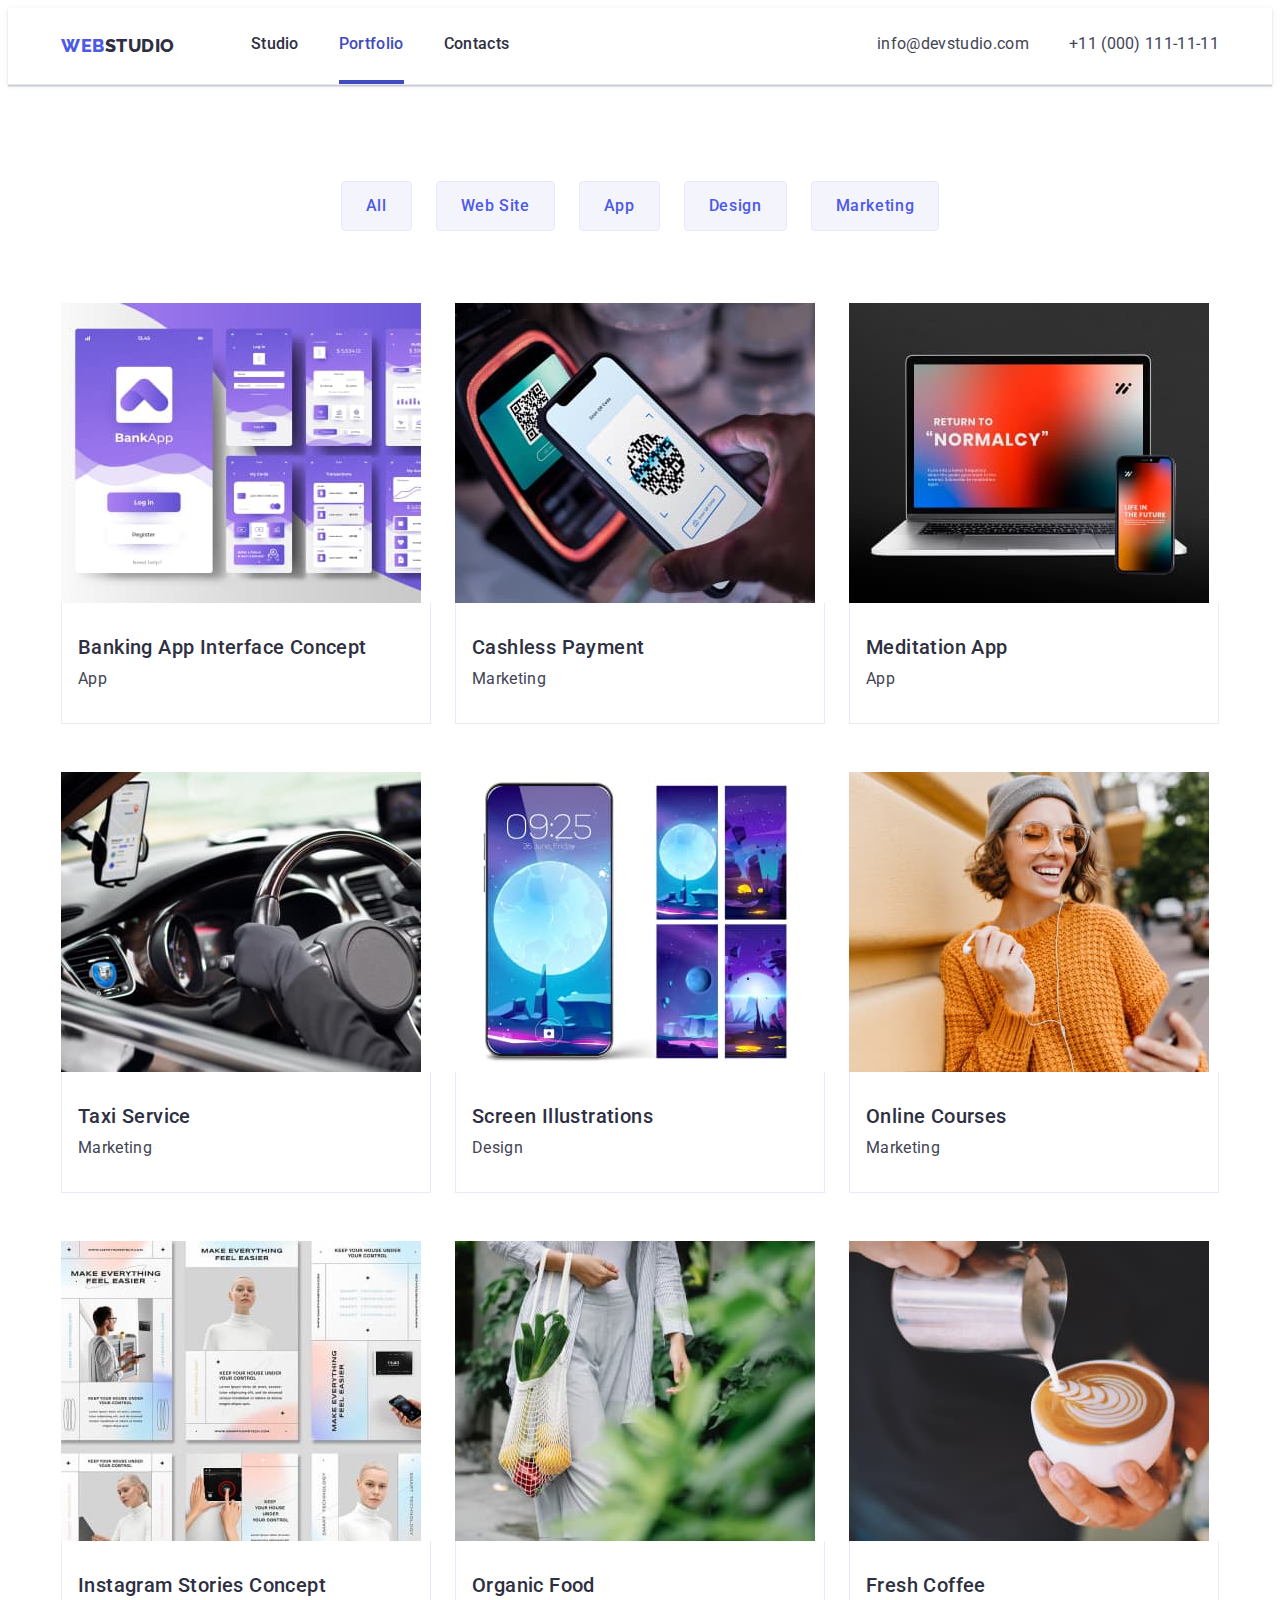
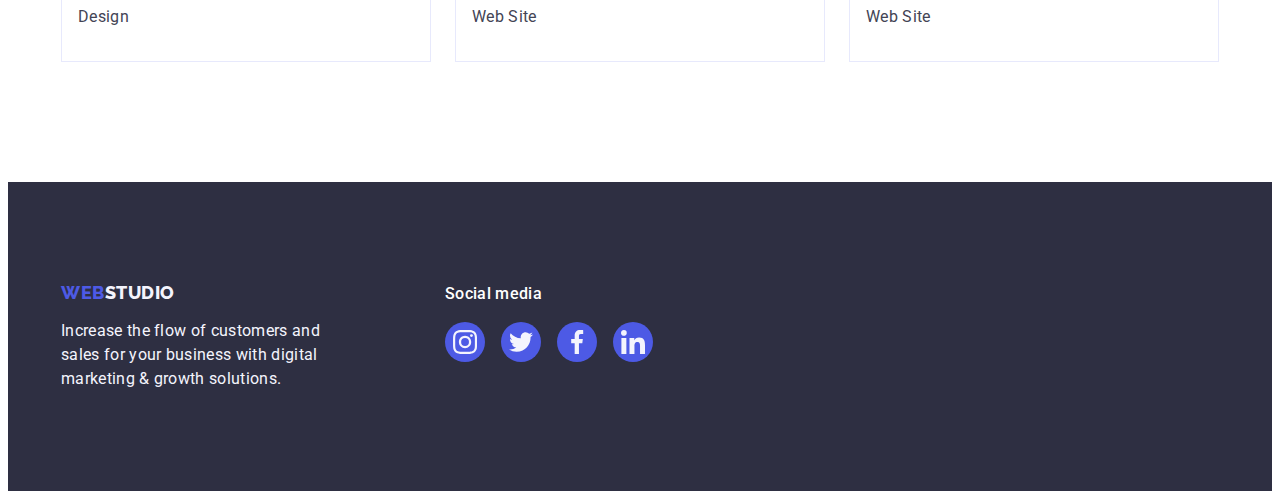
==== portfolio.html @ 9f7ea86a "update" ====
<!DOCTYPE html>
<html lang="en">
  <head>
    <meta charset="UTF-8" />
    <meta name="viewport" content="width=device-width, initial-scale=1.0" />
    <title>WebStudio</title>
    <link rel="preconnect" href="https://fonts.googleapis.com" />
    <link rel="preconnect" href="https://fonts.gstatic.com" crossorigin />
    <link rel="shortcut icon" href="./images/Logo.svg" type="image/x-icon" />

    <link
      rel="stylesheet"
      href="https://cdnjs.cloudflare.com/ajax/libs/modern-normalize/2.0.0/modern-normalize.min.css"
      integrity="sha512-4xo8blKMVCiXpTaLzQSLSw3KFOVPWhm/TRtuPVc4WG6kUgjH6J03IBuG7JZPkcWMxJ5huwaBpOpnwYElP/m6wg=="
      crossorigin="anonymous"
      referrerpolicy="no-referrer"
    />

    <link
      href="https://fonts.googleapis.com/css2?family=Raleway:wght@800&family=Roboto:wght@400;500;700;900&display=swap"
      rel="stylesheet"
    />

    <link rel="stylesheet" href="./css/styles.css" />
  </head>
  <body>
    <!--? Header -->
    <header class="header-border">
      <div class="container header-wrap">
        <nav class="header-nav">
          <a class="nav-logo" href="./index.html">Web<span class="logo-style">Studio</span></a>
          <ul class="header-list list">
            <li><a class="header-nav-link" href="./index.html">Studio</a></li>
            <li><a class="header-nav-link active" href="./portfolio.html">Portfolio</a></li>
            <li><a class="header-nav-link" href="">Contacts</a></li>
          </ul>
        </nav>

        <address class="header-contacts">
          <ul class="header-list list">
            <li>
              <a class="contacts" href="mailto:info@devstudio.com">info@devstudio.com</a>
            </li>
            <li><a class="contacts" href="tel:+110001111111">+11 (000) 111-11-11</a></li>
          </ul>
        </address>
      </div>
    </header>

    <main>
      <section class="section services">
        <div class="container">
          <h1 class="visually-hidden">Services</h1>
          <ul class="services-btns list display-flex">
            <li>
              <button class="btn list-btn sorting-btn" type="button">All</button>
            </li>
            <li>
              <button class="btn list-btn sorting-btn" type="button">Web Site</button>
            </li>
            <li>
              <button class="btn list-btn sorting-btn" type="button">App</button>
            </li>
            <li>
              <button class="btn list-btn sorting-btn" type="button">Design</button>
            </li>
            <li>
              <button class="btn list-btn sorting-btn" type="button">Marketing</button>
            </li>
          </ul>

          <ul class="services-list list display-flex">
            <li class="services-item">
              <a class="services-link" href="">
                <div class="services-cover-wrap">
                  <img
                    src="./images/baking_app.jpg"
                    alt="Banking App Interface Concept"
                    width="360"
                  />
                  <p class="services-cover-text">
                    14 Stylish and User-Friendly App Design Concepts · Task Manager App · Calorie
                    Tracker App · Exotic Fruit Ecommerce App · Cloud Storage App
                  </p>
                </div>
                <div class="services-text-container">
                  <h2 class="services-title">Banking App Interface Concept</h2>
                  <p class="services-text">App</p>
                </div>
              </a>
            </li>
            <li class="services-item">
              <a class="services-link" href="">
                <div class="services-cover-wrap">
                  <img src="./images/cashless_payment.jpg" alt="Cashless Payment" width="360" />
                  <p class="services-cover-text">
                    14 Stylish and User-Friendly App Design Concepts · Task Manager App · Calorie
                    Tracker App · Exotic Fruit Ecommerce App · Cloud Storage App
                  </p>
                </div>
                <div class="services-text-container">
                  <h2 class="services-title">Cashless Payment</h2>
                  <p class="services-text">Marketing</p>
                </div>
              </a>
            </li>
            <li class="services-item">
              <a class="services-link" href="">
                <div class="services-cover-wrap">
                  <img src="./images/meditation_app.jpg" alt="Meditation App" width="360" />
                  <p class="services-cover-text">
                    14 Stylish and User-Friendly App Design Concepts · Task Manager App · Calorie
                    Tracker App · Exotic Fruit Ecommerce App · Cloud Storage App
                  </p>
                </div>
                <div class="services-text-container">
                  <h2 class="services-title">Meditation App</h2>
                  <p class="services-text">App</p>
                </div>
              </a>
            </li>
            <li class="services-item">
              <a class="services-link" href="">
                <div class="services-cover-wrap">
                  <img src="./images/taxi_service.jpg" alt="Taxi Service" width="360" />
                  <p class="services-cover-text">
                    14 Stylish and User-Friendly App Design Concepts · Task Manager App · Calorie
                    Tracker App · Exotic Fruit Ecommerce App · Cloud Storage App
                  </p>
                </div>
                <div class="services-text-container">
                  <h2 class="services-title">Taxi Service</h2>
                  <p class="services-text">Marketing</p>
                </div>
              </a>
            </li>
            <li class="services-item">
              <a class="services-link" href="">
                <div class="services-cover-wrap">
                  <img
                    src="./images/screen_ilustrations.jpg"
                    alt="Screen Illustrations"
                    width="360"
                  />
                  <p class="services-cover-text">
                    14 Stylish and User-Friendly App Design Concepts · Task Manager App · Calorie
                    Tracker App · Exotic Fruit Ecommerce App · Cloud Storage App
                  </p>
                </div>
                <div class="services-text-container">
                  <h2 class="services-title">Screen Illustrations</h2>
                  <p class="services-text">Design</p>
                </div>
              </a>
            </li>
            <li class="services-item">
              <a class="services-link" href="">
                <div class="services-cover-wrap">
                  <img src="./images/online_courses.jpg" alt="Online Courses" width="360" />
                  <p class="services-cover-text">
                    14 Stylish and User-Friendly App Design Concepts · Task Manager App · Calorie
                    Tracker App · Exotic Fruit Ecommerce App · Cloud Storage App
                  </p>
                </div>
                <div class="services-text-container">
                  <h2 class="services-title">Online Courses</h2>
                  <p class="services-text">Marketing</p>
                </div>
              </a>
            </li>
            <li class="services-item">
              <a class="services-link" href="">
                <div class="services-cover-wrap">
                  <img
                    src="./images/ig_st_concept.jpg"
                    alt="Instagram Stories Concept"
                    width="360"
                  />
                  <p class="services-cover-text">
                    14 Stylish and User-Friendly App Design Concepts · Task Manager App · Calorie
                    Tracker App · Exotic Fruit Ecommerce App · Cloud Storage App
                  </p>
                </div>
                <div class="services-text-container">
                  <h2 class="services-title">Instagram Stories Concept</h2>
                  <p class="services-text">Design</p>
                </div>
              </a>
            </li>
            <li class="services-item">
              <a class="services-link" href="">
                <div class="services-cover-wrap">
                  <img src="./images/organic_food.jpg" alt="Organic Food" width="360" />
                  <p class="services-cover-text">
                    14 Stylish and User-Friendly App Design Concepts · Task Manager App · Calorie
                    Tracker App · Exotic Fruit Ecommerce App · Cloud Storage App
                  </p>
                </div>
                <div class="services-text-container">
                  <h2 class="services-title">Organic Food</h2>
                  <p class="services-text">Web Site</p>
                </div>
              </a>
            </li>
            <li class="services-item">
              <a class="services-link" href="">
                <div class="services-cover-wrap">
                  <img src="./images/fresh_coffee.jpg" alt="Fresh Coffee" width="360" />
                  <p class="services-cover-text">
                    14 Stylish and User-Friendly App Design Concepts · Task Manager App · Calorie
                    Tracker App · Exotic Fruit Ecommerce App · Cloud Storage App
                  </p>
                </div>
                <div class="services-text-container">
                  <h2 class="services-title">Fresh Coffee</h2>
                  <p class="services-text">Web Site</p>
                </div>
              </a>
            </li>
          </ul>
        </div>
      </section>
    </main>

    <!--? Footer -->
    <footer class="footer">
      <div class="container footer-wrap">
        <div class="footer-left">
          <a class="nav-logo footer-link" href="./index.html"
            >Web<span class="logo-style logo-footer">Studio</span></a
          >
          <p class="footer-text">
            Increase the flow of customers and sales for your business with digital marketing &#38;
            growth solutions.
          </p>
        </div>
        <div class="footer-social">
          <p class="footer-social-text">Social media</p>
          <ul class="social-link">
            <li class="social-item">
              <a
                class="social-item-link"
                href="https://www.instagram.com/"
                target="_blank"
                rel="noreferrer noopener nofollow"
                ><svg width="24" height="24" class="social-icon">
                  <use href="./images/icons.svg#icon-instagram"></use></svg
              ></a>
            </li>
            <li class="social-item">
              <a class="social-item-link" href="" rel="noreferrer noopener nofollow"
                ><svg width="24" height="24" class="social-icon">
                  <use href="./images/icons.svg#icon-twitter"></use></svg
              ></a>
            </li>
            <li class="social-item">
              <a class="social-item-link" href="">
                <svg width="24" height="24" class="social-icon">
                  <use href="./images/icons.svg#icon-facebook"></use>
                </svg>
              </a>
            </li>
            <li class="social-item">
              <a class="social-item-link" href="">
                <svg width="24" height="24" class="social-icon">
                  <use href="./images/icons.svg#icon-linkedin"></use>
                </svg>
              </a>
            </li>
          </ul>
        </div>
      </div>
    </footer>
  </body>
</html>
---- css/styles.css ----
:root {
  /*! -------------COLORS START------------- */

  --main-bcg-color: #ffffff;
  --color-iris: #4d5ae5;
  --color-ocean: #404bbf;
  --color-navy-blue: #2e2f42;
  --color-green: #31d0aa;
  --color-slate: #434455;
  --color-light-slate: #8e8f99;
  --color-cornflower: #e7e9fc;
  --color-cloud: #f4f4fd;
  --color-navy-blue-modal: #2e2f42;
  --color-grey: #2e2f42;
  --color-dairy: #fcfcfc;
  --color-white: #ffffff;
}

/*! -------------COLORS END-------------*/

/*! -------------MAIN STYLES START-------------*/
*,
:hover,
:focus {
  transition: color 250ms, background-color 250ms, box-shadow 250ms;
}

.container {
  max-width: 1158px;
  margin: 0 auto;
  padding: 0 15px;
}

.display-flex {
  display: flex;
  gap: 24px;
  justify-content: center;
}

.header-border {
  box-shadow: 0px 2px 1px rgba(46, 47, 66, 0.08), 0px 1px 1px rgba(46, 47, 66, 0.16),
    0px 1px 6px rgba(46, 47, 66, 0.08);
  border-bottom: 1px solid var(--color-cornflower);
}

body {
  font-family: 'Roboto', sans-serif;
  background-color: var(--main-bcg-color);
  color: var(--color-slate);
  line-height: 1.5;
}

img {
  display: block;
}

ul,
ol {
  padding-left: 0;
  margin-top: 0;
  margin-bottom: 0;
}

ul {
  list-style: none;
}

p,
h1,
h2,
h3,
h4,
h5,
h6 {
  margin-top: 0;
  margin-bottom: 0;
}

h1 {
  color: var(--main-bcg-color);
  font-size: 56px;
  line-height: 1.07;
  letter-spacing: 0.02em;
  max-width: 496px;
  margin: 0 auto;
  margin-bottom: 48px;
  text-transform: capitalize;
}

h2 {
  font-size: 36px;
  font-weight: 700;
  line-height: 1.11;
  letter-spacing: 0.02em;
}

h3 {
  color: var(--color-navy-blue);
  font-size: 20px;
  font-weight: 500;
  line-height: 1.2;
  letter-spacing: 0.02em;
}

a {
  text-decoration: none;
  display: block;
}

address {
  font-style: normal;
}

button {
  cursor: pointer;
  border: 0;
}

span {
  color: var(--color-navy-blue);
}

.visually-hidden {
  position: absolute;
  width: 1px;
  height: 1px;
  margin: -1px;
  border: 0;
  padding: 0;
  white-space: nowrap;
  clip-path: inset(100%);
  clip: rect(0 0 0 0);
  overflow: hidden;
}

.section {
  padding: 120px 0;
  text-align: center;
}

.list {
  list-style: none;
}

/*! -------------MAIN STYLES END-------------*/

/*! -------------HEADER START-------------*/

.header-wrap {
  display: flex;
}

.header-nav {
  display: flex;
  align-items: center;
}

.header-nav .nav-logo {
  margin-right: 76px;
}

.header-list {
  display: flex;
  gap: 40px;
  margin-left: auto;
}

.header-contacts {
  margin-left: auto;
}

.nav-logo {
  font-family: 'Raleway', sans-serif;
  font-weight: 800;
  font-size: 18px;
  line-height: 1.17;
  letter-spacing: 0.03em;
  text-transform: uppercase;
  color: var(--color-iris);
}

.header-nav-link {
  font-weight: 500;
  letter-spacing: 0.02em;
  color: var(--color-navy-blue);
  padding: 24px 0;
}

.active {
  color: var(--color-ocean);
  border-bottom: 4px solid var(--color-ocean);
}

.nav-link:hover,
.nav-link:active,
.nav-link:focus,
.contacts:hover,
.contacts:focus {
  color: var(--color-ocean);
}

.contacts {
  letter-spacing: 0.02em;
  color: var(--color-slate);
  padding: 24px 0;
}

/*! -------------HEADER END-------------*/

/*? __________________MAIN SECTION */

/*! -------------HERO START-------------*/

.hero-title {
  text-align: center;
}

.main-btn {
  background-color: var(--color-iris);
  border-radius: 4px;
  box-shadow: 0px 4px 4px 0px rgba(0, 0, 0, 0.15);
  display: block;
  margin: 0 auto;
  min-width: 169px;
  transition: background-color 250ms cubic-bezier(0.4, 0, 0.2, 1);
}

.main-btn:hover {
  background-color: var(--color-ocean);
}

.main-btn:focus {
  background-color: var(--color-ocean);
}

.hero {
  background-color: var(--color-navy-blue);
  background-image: linear-gradient(rgba(46, 47, 66, 0.7), rgba(46, 47, 66, 0.7)),
    url(../images/hero-img.jpg);
  background-repeat: no-repeat;
  padding: 188px 0;
  /* background-size: 100% 100%; */
  background-size: cover;
  background-position: center;
}

.btn {
  color: var(--main-bcg-color);
  font-size: 16px;
  font-weight: 500;
  line-height: 1.5;
  letter-spacing: 0.04em;
  font-family: 'Roboto', sans-serif;
  padding: 16px 32px;
}

/*! -------------HERO END-------------*/

/*! -------------FEATURES START-------------*/

.features-title {
  margin-bottom: 8px;
}

.features-text {
  color: var(--color-slate);
  line-height: 1.5;
  letter-spacing: 0.02em;
  margin: 0;
}

.features-list {
  display: flex;
  gap: 24px;
  text-align: start;
}

.features-item {
  width: calc((100% - 3 * 24px) / 4);
}

.features-icon {
  border-radius: 4px;
  background: var(--color-cloud);
  width: 264px;
  height: 112px;
  display: flex;
  align-items: center;
  justify-content: center;
  margin-bottom: 8px;
}

/*! -------------FEATURES END-------------*/

/*! -------------PORTFOLIO START-------------*/
.portfolio {
  padding-top: 0;
}

.portfolio-title {
  margin-bottom: 72px;
  text-transform: capitalize;
}

.portfolio-item {
  width: 365px;
}

/*! -------------PORTFOLIO END-------------*/

/*! -------------TEAM START-------------*/

.team-wrap {
  display: flex;
  flex-direction: row;
  flex-wrap: wrap;
  gap: 24px;
}

.team {
  background-color: var(--color-cloud);
}

.team-title {
  color: var(--color-navy-blue);
  text-align: center;
  font-size: 36px;
  line-height: 1.11;
  letter-spacing: 0.02em;
  margin-bottom: 72px;
  text-transform: capitalize;
}

.team-item {
  background-color: var(--main-bcg-color);
  width: calc((100% - 3 * 24px) / 4);
  border-radius: 0px 0px 4px 4px;
  box-shadow: 0px 2px 1px 0px rgba(46, 47, 66, 0.08), 0px 1px 1px 0px rgba(46, 47, 66, 0.16),
    0px 1px 6px 0px rgba(46, 47, 66, 0.08);
  position: relative;
  overflow: hidden;
}

.team-member-title {
  margin-bottom: 8px;
}

.team-text {
  color: var(--color-slate);
  text-align: center;
  line-height: 1.5;
  letter-spacing: 0.02em;
}

.card-container {
  padding: 32px 0;
}

.social-link {
  display: flex;
  gap: 24px;
  align-items: center;
  margin-top: 8px;
  justify-content: center;
}

.social-item {
  width: 40px;
  height: 40px;
  border-radius: 50%;
}

.social-item-link {
  padding: 20px;
  border-radius: 50%;
  background-color: var(--color-iris);
  display: flex;
  align-items: center;
  justify-content: center;
  transition: background-color 250ms cubic-bezier(0.4, 0, 0.2, 1);
}

.social-item-link:is(:hover, :focus) {
  background-color: var(--color-ocean);
}

.social-icon {
  fill: var(--color-cloud);
  position: absolute;
}

/*! -------------TEAM END-------------*/

.customers-title {
  margin-bottom: 72px;
  color: var(--color-navy-blue-modal);
}

.customers-list {
  display: flex;
  gap: 24px;
}

.customers-item {
  width: calc((100% - 5 * 24px) / 6);
  position: relative;
}

.customers-link {
  transition: border-color 250ms cubic-bezier(0.4, 0, 0.2, 1),
    color 250ms cubic-bezier(0.4, 0, 0.2, 1);
  display: flex;
  align-items: center;
  justify-content: center;
  width: 100%;
  height: 88px;
  color: #8e8f99;
  border-radius: 4px;
  transition: border-color 250ms cubic-bezier(0.4, 0, 0.2, 1),
    color 250ms cubic-bezier(0.4, 0, 0.2, 1);
  border: 1px solid var(--lightslate, #8e8f99);
}

.costomer-logo {
  fill: currentColor;
}

.customers-link:is(:hover, :focus) {
  border-radius: 4px;
  border: 1px solid var(--color-ocean);
  color: var(--color-ocean);
}

.footer-wrap {
  display: flex;
  align-items: baseline;
}

.footer {
  background-color: var(--color-navy-blue);
  padding: 100px 0;
}

.footer-text {
  color: var(--color-cloud);
  line-height: 1.5;
  letter-spacing: 0.02em;
  max-width: 264px;
}

.logo-footer {
  color: var(--color-cloud);
}

.footer-link {
  display: inline-block;
  margin-bottom: 16px;
}

.footer-left {
  margin-right: 120px;
}

.footer-social-text {
  color: var(--color-white);
  font-weight: 500;
  line-height: 1.5;
  letter-spacing: 0.02em;
  margin-bottom: 16px;
}

.footer-social .social-link {
  padding-left: 0;
  gap: 16px;
}

.footer .social-item-link:is(:hover, :focus) {
  background-color: var(--color-green);
}

/*! -------------PORTFOLIO PAGE__/START-------------*/

.list-btn {
  border-radius: 4px;
  border: 1px solid var(--color-cornflower);
  background-color: var(--color-cloud);
  color: var(--color-iris);
  font-family: 'Roboto', sans-serif;
  letter-spacing: 0.04em;
}

.list-btn:is(:hover, :focus) {
  background-color: var(--color-ocean);
  color: var(--main-bcg-color);
  box-shadow: 0px 3px 1px rgba(0, 0, 0, 0.1), 0px 2px 1px rgba(0, 0, 0, 0.08),
    0px 2px 2px rgba(0, 0, 0, 0.12);
}

.services {
  padding: 96px 0 120px 0;
}

.services-title {
  color: var(--color-navy-blue);
  font-size: 20px;
  font-weight: 500;
  line-height: 1.2;
  letter-spacing: 0.02em;
  margin-bottom: 8px;
}

.services-text {
  color: var(--color-slate);
  line-height: 1.5;
  letter-spacing: 0.02em;
}

.services-list {
  display: flex;
  flex-wrap: wrap;
  gap: 48px 24px;
}
.services-link {
  transition: box-shadow 250ms cubic-bezier(0.4, 0, 0.2, 1);
}
.services-link:is(:hover, :focus) {
  box-shadow: 0px 1px 6px rgba(46, 47, 66, 0.08), 0px 1px 1px rgba(46, 47, 66, 0.16),
    0px 2px 1px rgba(46, 47, 66, 0.08);
}

.services-item {
  width: calc((100% - 2 * 24px) / 3);
  background: var(--color-white);
  text-align: left;
  transition: box-shadow 250ms cubic-bezier(0.4, 0, 0.2, 1);
}

.services-btns {
  margin-bottom: 72px;
}

.services-cover-wrap {
  position: relative;
  overflow: hidden;
}


.sorting-btn {
  padding: 12px 24px;
  transition: 250ms cubic-bezier(0.4, 0, 0.2, 1),
    background-color 250ms cubic-bezier(0.4, 0, 0.2, 1),
    border-color 250ms cubic-bezier(0.4, 0, 0.2, 1), box-shadow 250ms cubic-bezier(0.4, 0, 0.2, 1);
}

.sorting-btn:hover,
.sorting-btn:focus {
  border: 1px solid transparent;
}

.services-text-container {
  padding: 32px 16px;
  border: 1px solid var(--color-cornflower);
  border-top: none;
}

/*! -------------PORTFOLIO PAGE__/END-------------*/

.backdrop {
  position: fixed;
  width: 100%;
  height: 100%;
  background-color: rgba(46, 47, 66, 0.4);
  top: 0;
  transition: opacity 250ms cubic-bezier(0.4, 0, 0.2, 1),
    visibility 250ms cubic-bezier(0.4, 0, 0.2, 1);
}

.modal {
  position: absolute;
  top: 50%;
  left: 50%;
  transform: translate(-50%, -50%) scale(1);
  width: 408px;
  min-height: 584px;
  border-radius: 4px;
  background-color: #fcfcfc;
  transition: transform 250ms cubic-bezier(0.4, 0, 0.2, 1);
  box-shadow: 0px 1px 1px rgba(0, 0, 0, 0.14), 0px 1px 3px rgba(0, 0, 0, 0.12),
    0px 2px 1px rgba(0, 0, 0, 0.2);
}

.modal-close-btn {
  padding: 0;
  display: flex;
  align-items: center;
  justify-content: center;
  width: 24px;
  height: 24px;
  position: absolute;
  top: 24px;
  right: 24px;
  border-radius: 50%;
  border: 1px solid rgba(0, 0, 0, 0.1);
  background-color: var(--color-cornflower);
  transition: background-color 250ms cubic-bezier(0.4, 0, 0.2, 1),
    border 250ms cubic-bezier(0.4, 0, 0.2, 1);
}

.modal-close-btn:hover,
.modal-close-btn:focus,
.modal-close-btn:active {
  background-color: var(--color-ocean);
  fill: var(--color-white);
  border: none;
}

.modal-cls-icon {
  transition: fill 250ms cubic-bezier(0.4, 0, 0.2, 1);
}

.backdrop.is-hidden .modal {
  transform: translate(-50%, -50%) scale(0);
}

.is-hidden {
  opacity: 0;
  visibility: hidden;
  pointer-events: none;
}

.services-cover-text {
  position: absolute;
  top: 0;
  font-size: 16px;
  line-height: 1.5;
  letter-spacing: 0.02em;
  color: var(--color-cloud);
  padding: 40px 32px;
  background-color: var(--color-iris);
  width: 100%;
  height: 100%;
  transform: translateY(100%);
  transition: transform 250ms cubic-bezier(0.4, 0, 0.2, 1);
}

.services-cover {
  position: absolute;
  top: 0;
  background-color: var(--color-iris);
  height: 100%;
  padding: 0 40px;
  display: flex;
  align-items: center;
  transform: translateY(100%);
  transition: transform 300ms linear;
}


.services-cover-text .services-link:is(:hover, :focus) {
  transform: translateY(0%);
}

.services-cover-text:hover .services-cover {
  transform: translateY(0);
}
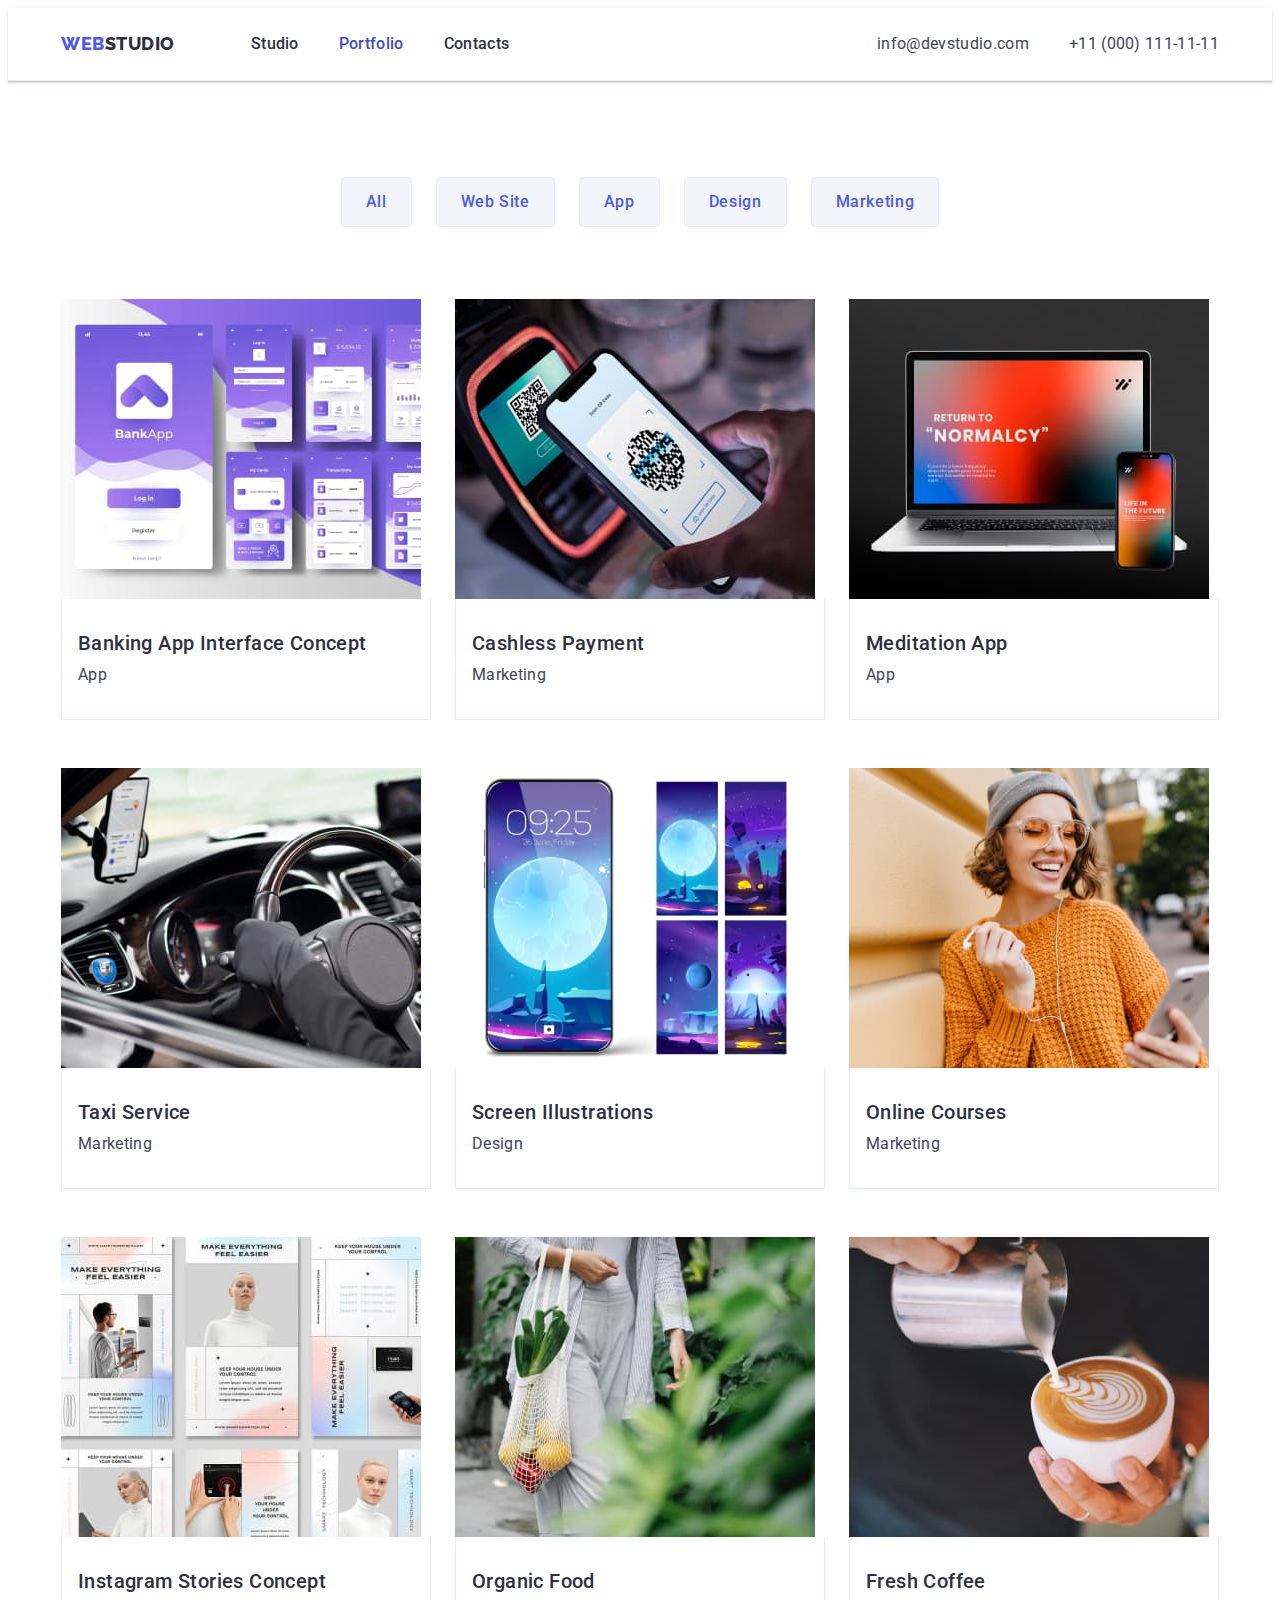
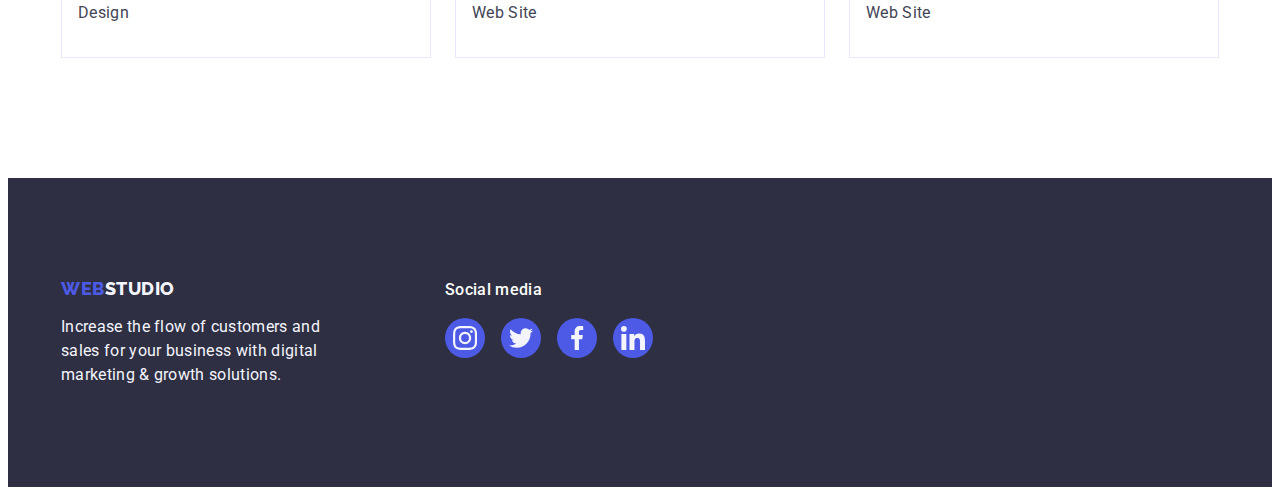
==== commit fda573b0: "update" ====
--- a/portfolio.html
+++ b/portfolio.html
@@ -53,19 +53,19 @@
           <h1 class="visually-hidden">Services</h1>
           <ul class="services-btns list display-flex">
             <li>
-              <button class="btn list-btn sorting-btn" type="button">All</button>
-            </li>
-            <li>
-              <button class="btn list-btn sorting-btn" type="button">Web Site</button>
-            </li>
-            <li>
-              <button class="btn list-btn sorting-btn" type="button">App</button>
-            </li>
-            <li>
-              <button class="btn list-btn sorting-btn" type="button">Design</button>
-            </li>
-            <li>
-              <button class="btn list-btn sorting-btn" type="button">Marketing</button>
+              <button class="btn list-btn" type="button">All</button>
+            </li>
+            <li>
+              <button class="btn list-btn" type="button">Web Site</button>
+            </li>
+            <li>
+              <button class="btn list-btn" type="button">App</button>
+            </li>
+            <li>
+              <button class="btn list-btn" type="button">Design</button>
+            </li>
+            <li>
+              <button class="btn list-btn" type="button">Marketing</button>
             </li>
           </ul>
 
--- a/css/styles.css
+++ b/css/styles.css
@@ -184,11 +184,21 @@
   letter-spacing: 0.02em;
   color: var(--color-navy-blue);
   padding: 24px 0;
+  transition: color 250ms cubic-bezier(0.4, 0, 0.2, 1);
 }
 
 .active {
   color: var(--color-ocean);
-  border-bottom: 4px solid var(--color-ocean);
+  /* border-bottom: 4px solid var(--color-ocean); */
+}
+.active::after {
+  content: '';
+  position: absolute;
+  left: 0;
+  bottom: -1px;
+  height: 4px;
+  background-color: var(--color-ocean);
+  border-radius: 2px;
 }
 
 .nav-link:hover,
@@ -203,6 +213,7 @@
   letter-spacing: 0.02em;
   color: var(--color-slate);
   padding: 24px 0;
+  transition: color 250ms cubic-bezier(0.4, 0, 0.2, 1);
 }
 
 /*! -------------HEADER END-------------*/
@@ -487,6 +498,10 @@
   color: var(--color-iris);
   font-family: 'Roboto', sans-serif;
   letter-spacing: 0.04em;
+  padding: 12px 24px;
+  transition: color 250ms cubic-bezier(0.4, 0, 0.2, 1),
+    background-color 250ms cubic-bezier(0.4, 0, 0.2, 1),
+    border-color 250ms cubic-bezier(0.4, 0, 0.2, 1), box-shadow 250ms cubic-bezier(0.4, 0, 0.2, 1);
 }
 
 .list-btn:is(:hover, :focus) {
@@ -544,12 +559,26 @@
   overflow: hidden;
 }
 
-
-.sorting-btn {
-  padding: 12px 24px;
-  transition: 250ms cubic-bezier(0.4, 0, 0.2, 1),
-    background-color 250ms cubic-bezier(0.4, 0, 0.2, 1),
-    border-color 250ms cubic-bezier(0.4, 0, 0.2, 1), box-shadow 250ms cubic-bezier(0.4, 0, 0.2, 1);
+.services-link:hover .services-cover-text,
+.services-link:focus .services-cover-text {
+  transform: translateY(0%);
+}
+
+.services-cover-text {
+  color: var(--color-cloud);
+  font-size: 14px;
+  text-align: center;
+  position: absolute;
+  top: 0;
+  font-size: 16px;
+  line-height: 1.5;
+  letter-spacing: 0.02em;
+  padding: 40px 32px;
+  background-color: var(--color-iris);
+  width: 100%;
+  height: 100%;
+  transform: translateY(100%);
+  transition: transform 250ms cubic-bezier(0.4, 0, 0.2, 1);
 }
 
 .sorting-btn:hover,
@@ -627,39 +656,3 @@
   visibility: hidden;
   pointer-events: none;
 }
-
-.services-cover-text {
-  position: absolute;
-  top: 0;
-  font-size: 16px;
-  line-height: 1.5;
-  letter-spacing: 0.02em;
-  color: var(--color-cloud);
-  padding: 40px 32px;
-  background-color: var(--color-iris);
-  width: 100%;
-  height: 100%;
-  transform: translateY(100%);
-  transition: transform 250ms cubic-bezier(0.4, 0, 0.2, 1);
-}
-
-.services-cover {
-  position: absolute;
-  top: 0;
-  background-color: var(--color-iris);
-  height: 100%;
-  padding: 0 40px;
-  display: flex;
-  align-items: center;
-  transform: translateY(100%);
-  transition: transform 300ms linear;
-}
-
-
-.services-cover-text .services-link:is(:hover, :focus) {
-  transform: translateY(0%);
-}
-
-.services-cover-text:hover .services-cover {
-  transform: translateY(0);
-}
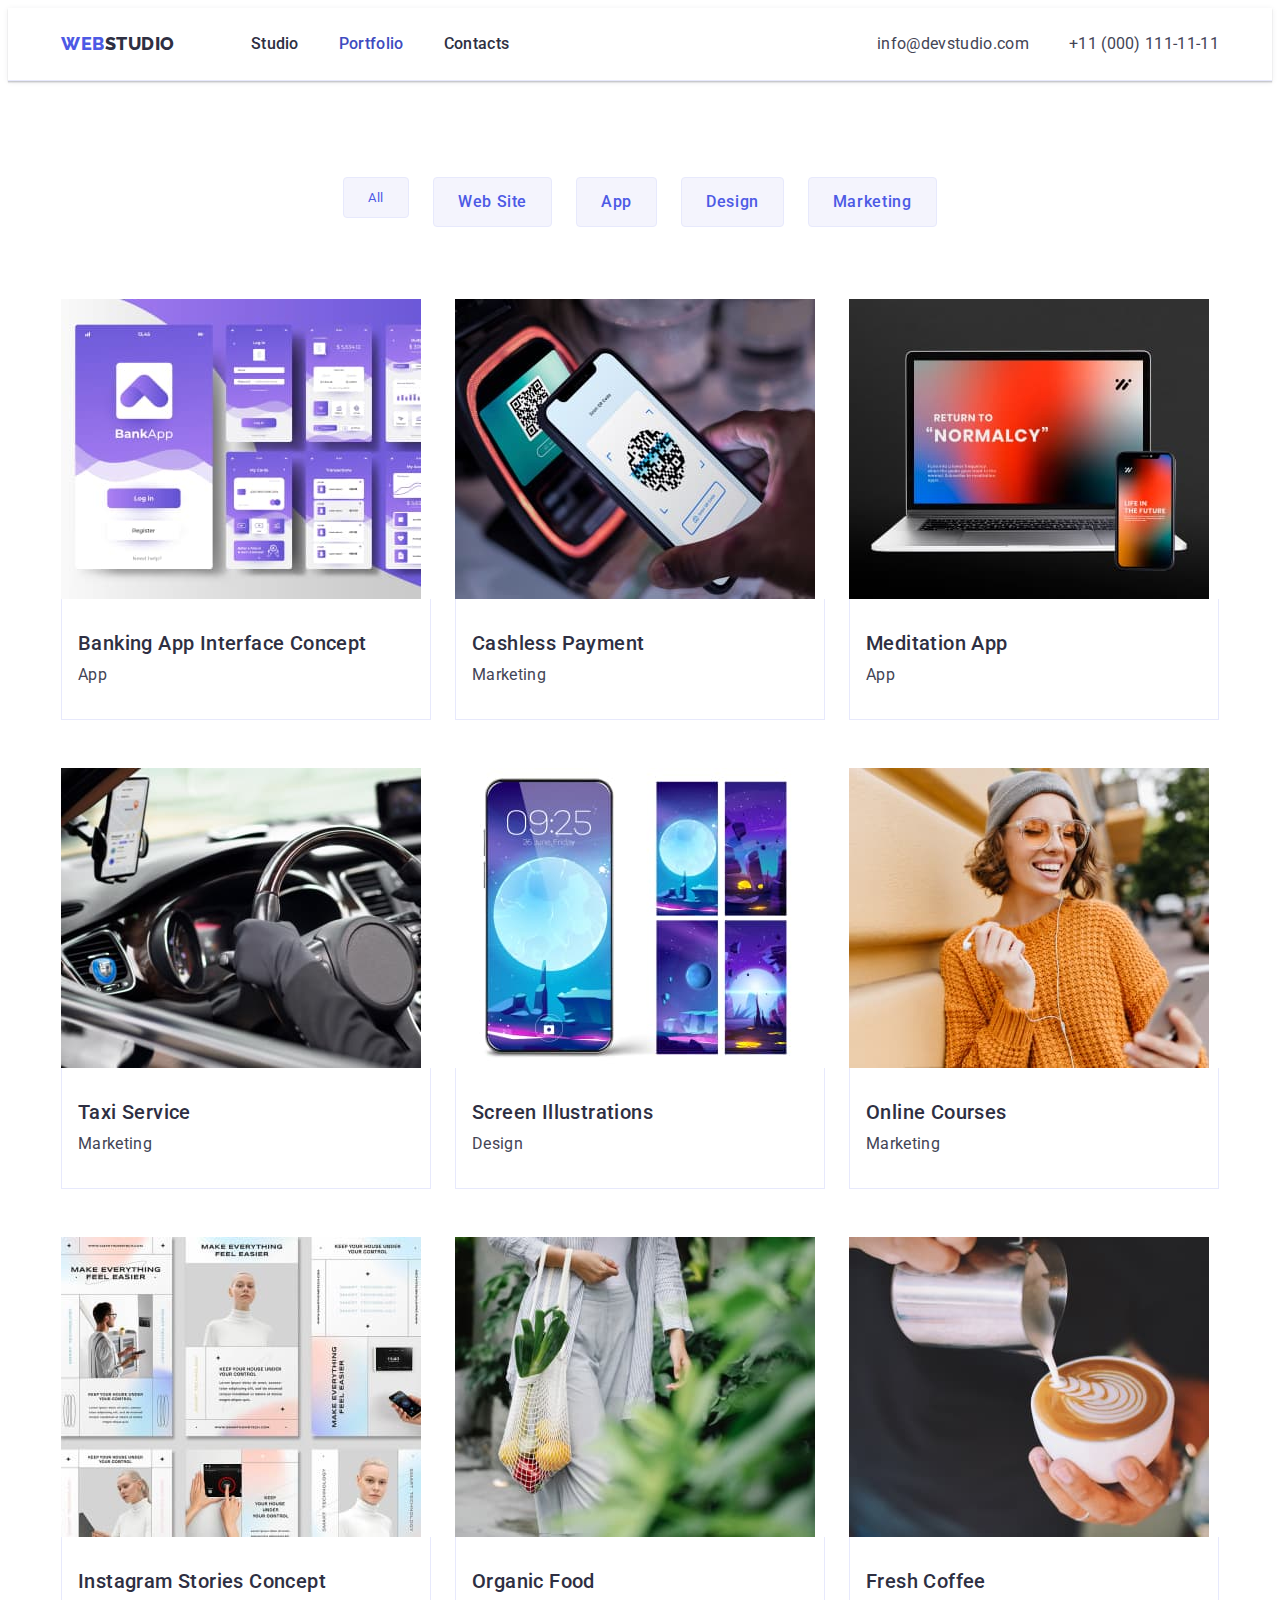
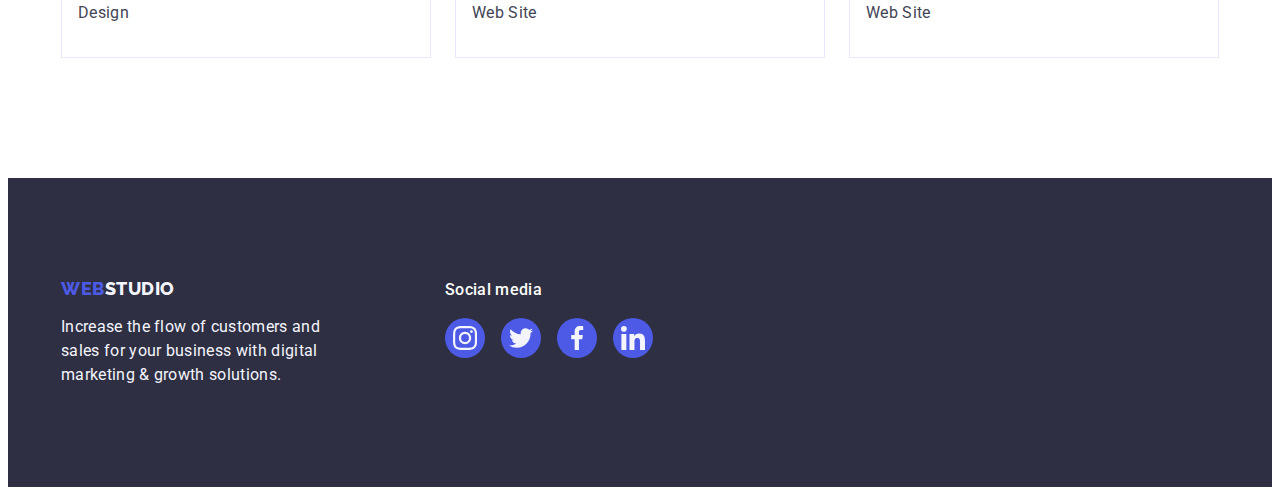
==== commit f45230e4: "update" ====
--- a/portfolio.html
+++ b/portfolio.html
@@ -53,7 +53,7 @@
           <h1 class="visually-hidden">Services</h1>
           <ul class="services-btns list display-flex">
             <li>
-              <button class="btn list-btn" type="button">All</button>
+              <button class="list-btn active-button" type="button">All</button>
             </li>
             <li>
               <button class="btn list-btn" type="button">Web Site</button>
--- a/css/styles.css
+++ b/css/styles.css
@@ -181,6 +181,7 @@
 
 .header-nav-link {
   font-weight: 500;
+  position: relative;
   letter-spacing: 0.02em;
   color: var(--color-navy-blue);
   padding: 24px 0;
@@ -191,6 +192,7 @@
   color: var(--color-ocean);
   /* border-bottom: 4px solid var(--color-ocean); */
 }
+
 .active::after {
   content: '';
   position: absolute;
@@ -255,13 +257,15 @@
   background-position: center;
 }
 
+.hero .container {
+  max-width: 1440px;
+}
+
 .btn {
   color: var(--main-bcg-color);
   font-size: 16px;
   font-weight: 500;
   line-height: 1.5;
-  letter-spacing: 0.04em;
-  font-family: 'Roboto', sans-serif;
   padding: 16px 32px;
 }
 
@@ -432,7 +436,7 @@
   border: 1px solid var(--lightslate, #8e8f99);
 }
 
-.costomer-logo {
+.customers-logo {
   fill: currentColor;
 }
 
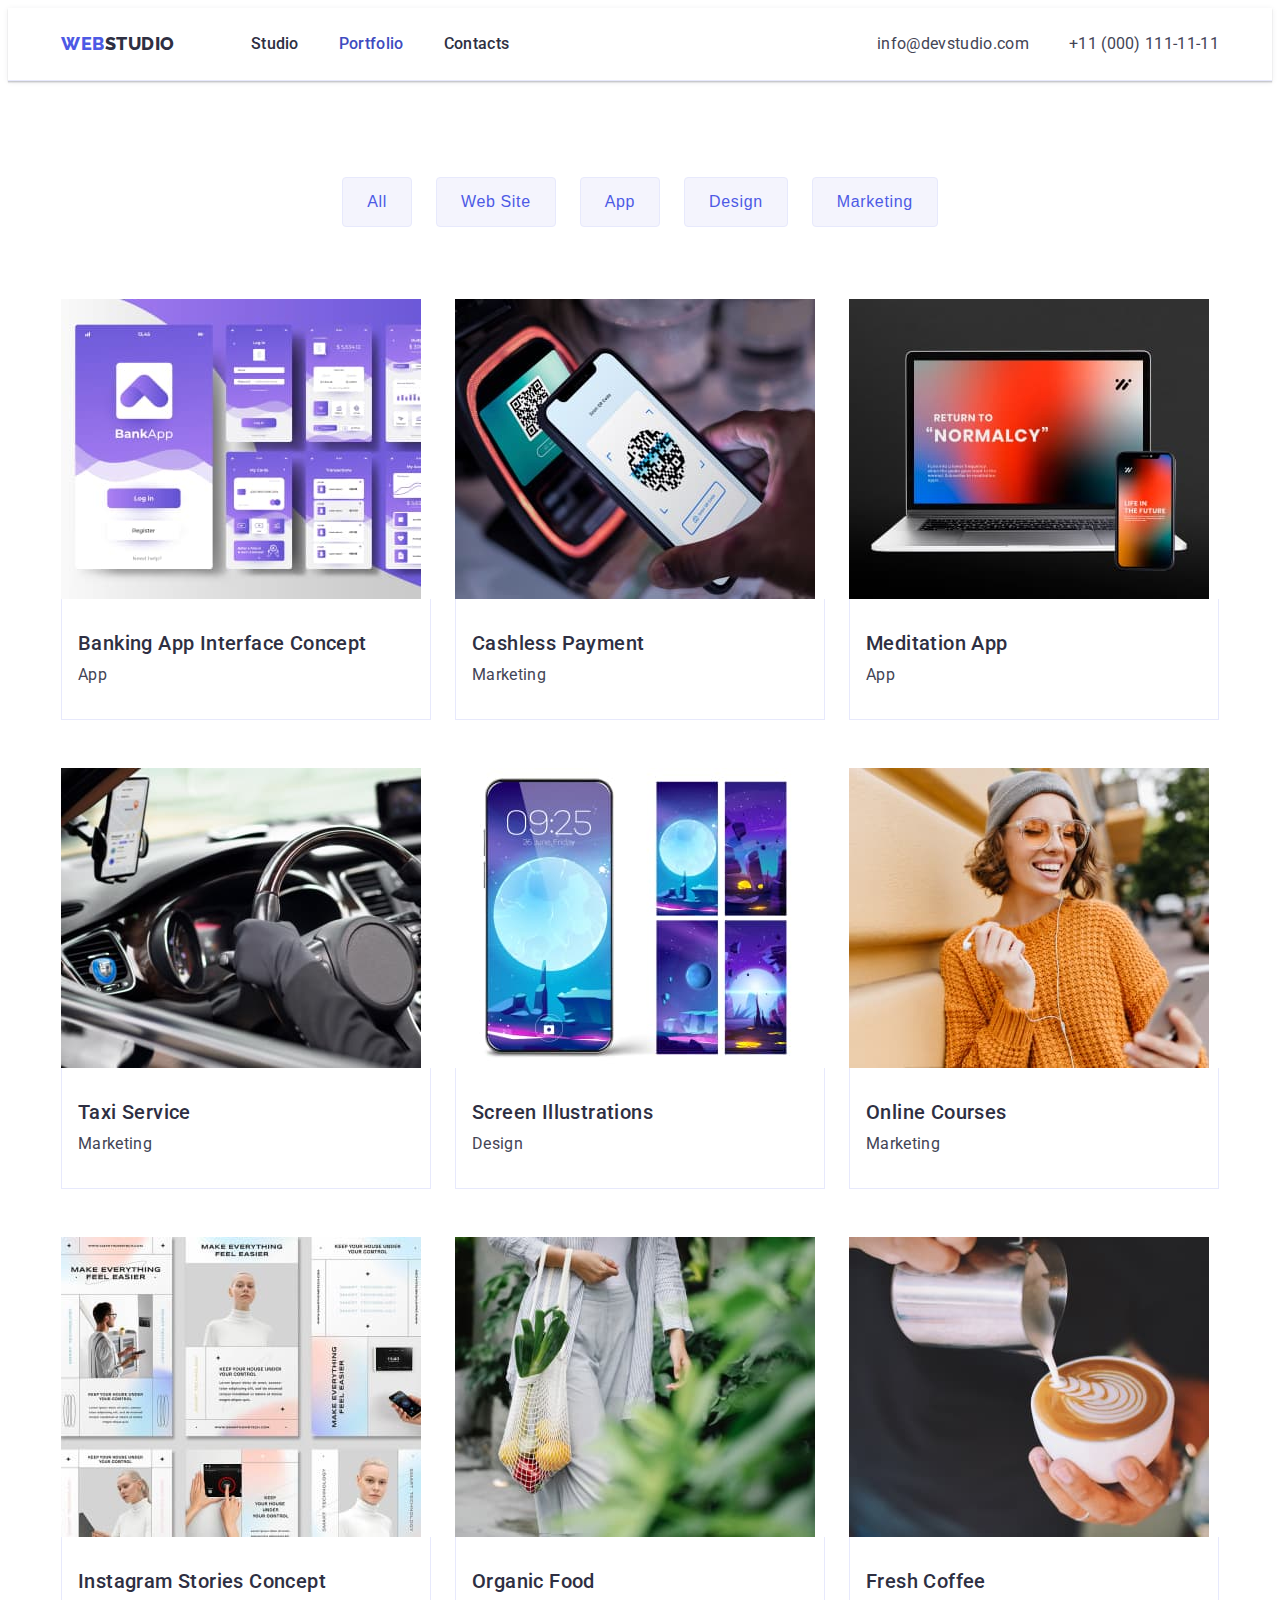
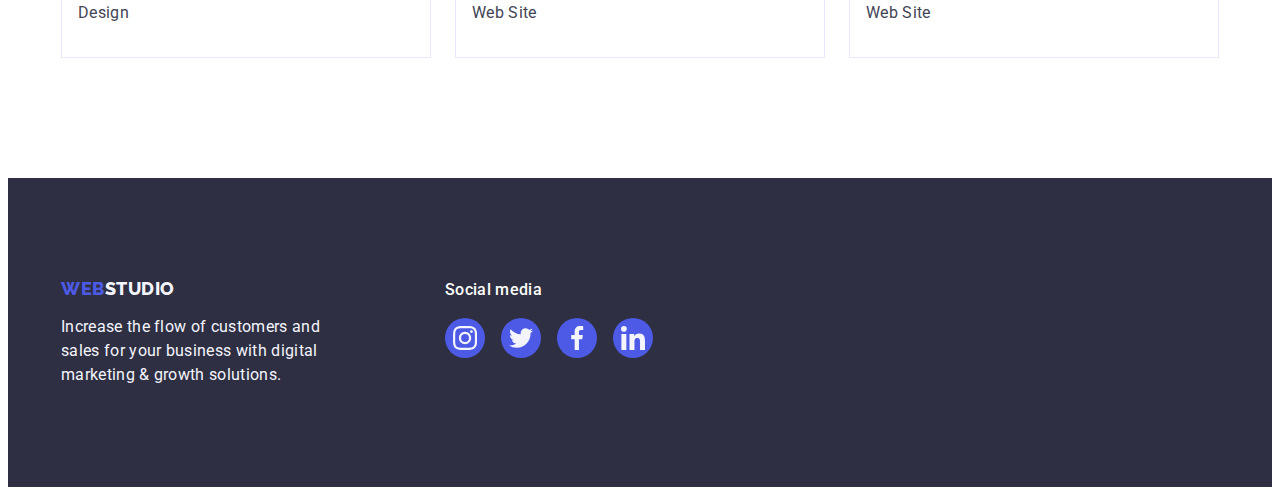
==== commit 2e04efff: "update" ====
--- a/portfolio.html
+++ b/portfolio.html
@@ -53,7 +53,7 @@
           <h1 class="visually-hidden">Services</h1>
           <ul class="services-btns list display-flex">
             <li>
-              <button class="list-btn active-button" type="button">All</button>
+              <button class="btn list-btn" type="button">All</button>
             </li>
             <li>
               <button class="btn list-btn" type="button">Web Site</button>
--- a/css/styles.css
+++ b/css/styles.css
@@ -255,6 +255,8 @@
   /* background-size: 100% 100%; */
   background-size: cover;
   background-position: center;
+  max-width: 1440px;
+  margin: 0 auto;
 }
 
 .hero .container {
@@ -500,7 +502,6 @@
   border: 1px solid var(--color-cornflower);
   background-color: var(--color-cloud);
   color: var(--color-iris);
-  font-family: 'Roboto', sans-serif;
   letter-spacing: 0.04em;
   padding: 12px 24px;
   transition: color 250ms cubic-bezier(0.4, 0, 0.2, 1),
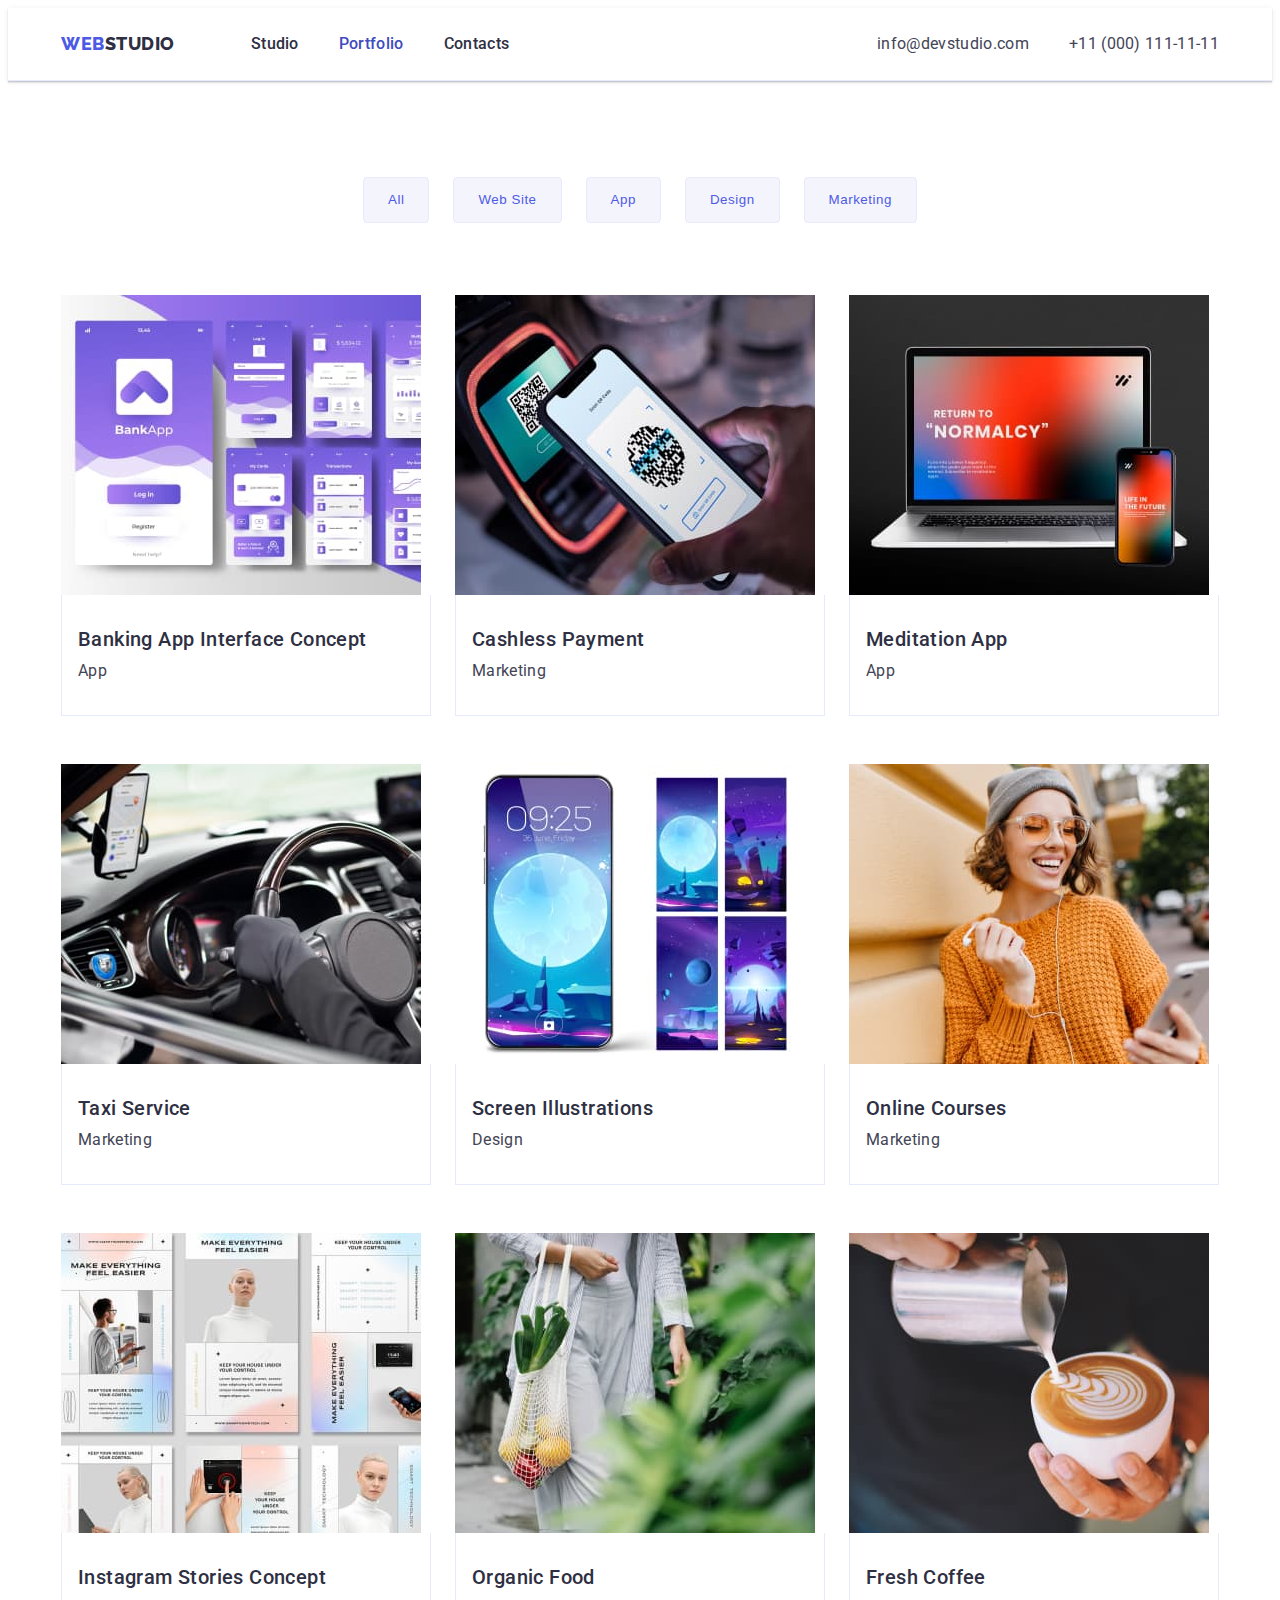
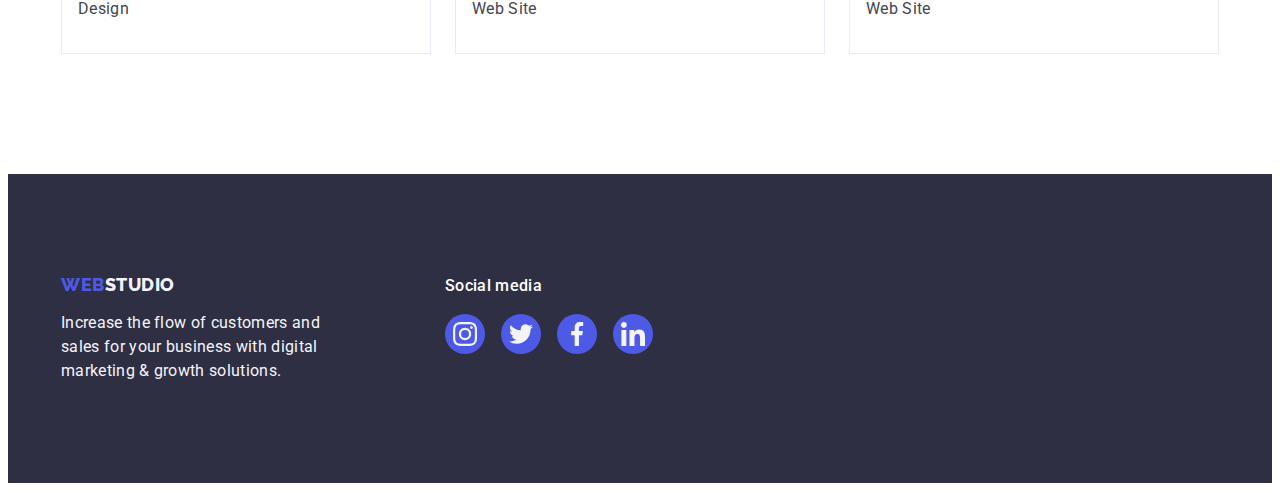
==== commit 566a147c: "update" ====
--- a/portfolio.html
+++ b/portfolio.html
@@ -53,19 +53,19 @@
           <h1 class="visually-hidden">Services</h1>
           <ul class="services-btns list display-flex">
             <li>
-              <button class="btn list-btn" type="button">All</button>
-            </li>
-            <li>
-              <button class="btn list-btn" type="button">Web Site</button>
-            </li>
-            <li>
-              <button class="btn list-btn" type="button">App</button>
-            </li>
-            <li>
-              <button class="btn list-btn" type="button">Design</button>
-            </li>
-            <li>
-              <button class="btn list-btn" type="button">Marketing</button>
+              <button class="list-btn" type="button">All</button>
+            </li>
+            <li>
+              <button class="list-btn" type="button">Web Site</button>
+            </li>
+            <li>
+              <button class="list-btn" type="button">App</button>
+            </li>
+            <li>
+              <button class="list-btn" type="button">Design</button>
+            </li>
+            <li>
+              <button class="list-btn" type="button">Marketing</button>
             </li>
           </ul>
 
--- a/css/styles.css
+++ b/css/styles.css
@@ -19,11 +19,6 @@
 /*! -------------COLORS END-------------*/
 
 /*! -------------MAIN STYLES START-------------*/
-*,
-:hover,
-:focus {
-  transition: color 250ms, background-color 250ms, box-shadow 250ms;
-}
 
 .container {
   max-width: 1158px;
@@ -263,13 +258,7 @@
   max-width: 1440px;
 }
 
-.btn {
-  color: var(--main-bcg-color);
-  font-size: 16px;
-  font-weight: 500;
-  line-height: 1.5;
-  padding: 16px 32px;
-}
+
 
 /*! -------------HERO END-------------*/
 
@@ -503,6 +492,7 @@
   background-color: var(--color-cloud);
   color: var(--color-iris);
   letter-spacing: 0.04em;
+  line-height: 1.5;
   padding: 12px 24px;
   transition: color 250ms cubic-bezier(0.4, 0, 0.2, 1),
     background-color 250ms cubic-bezier(0.4, 0, 0.2, 1),
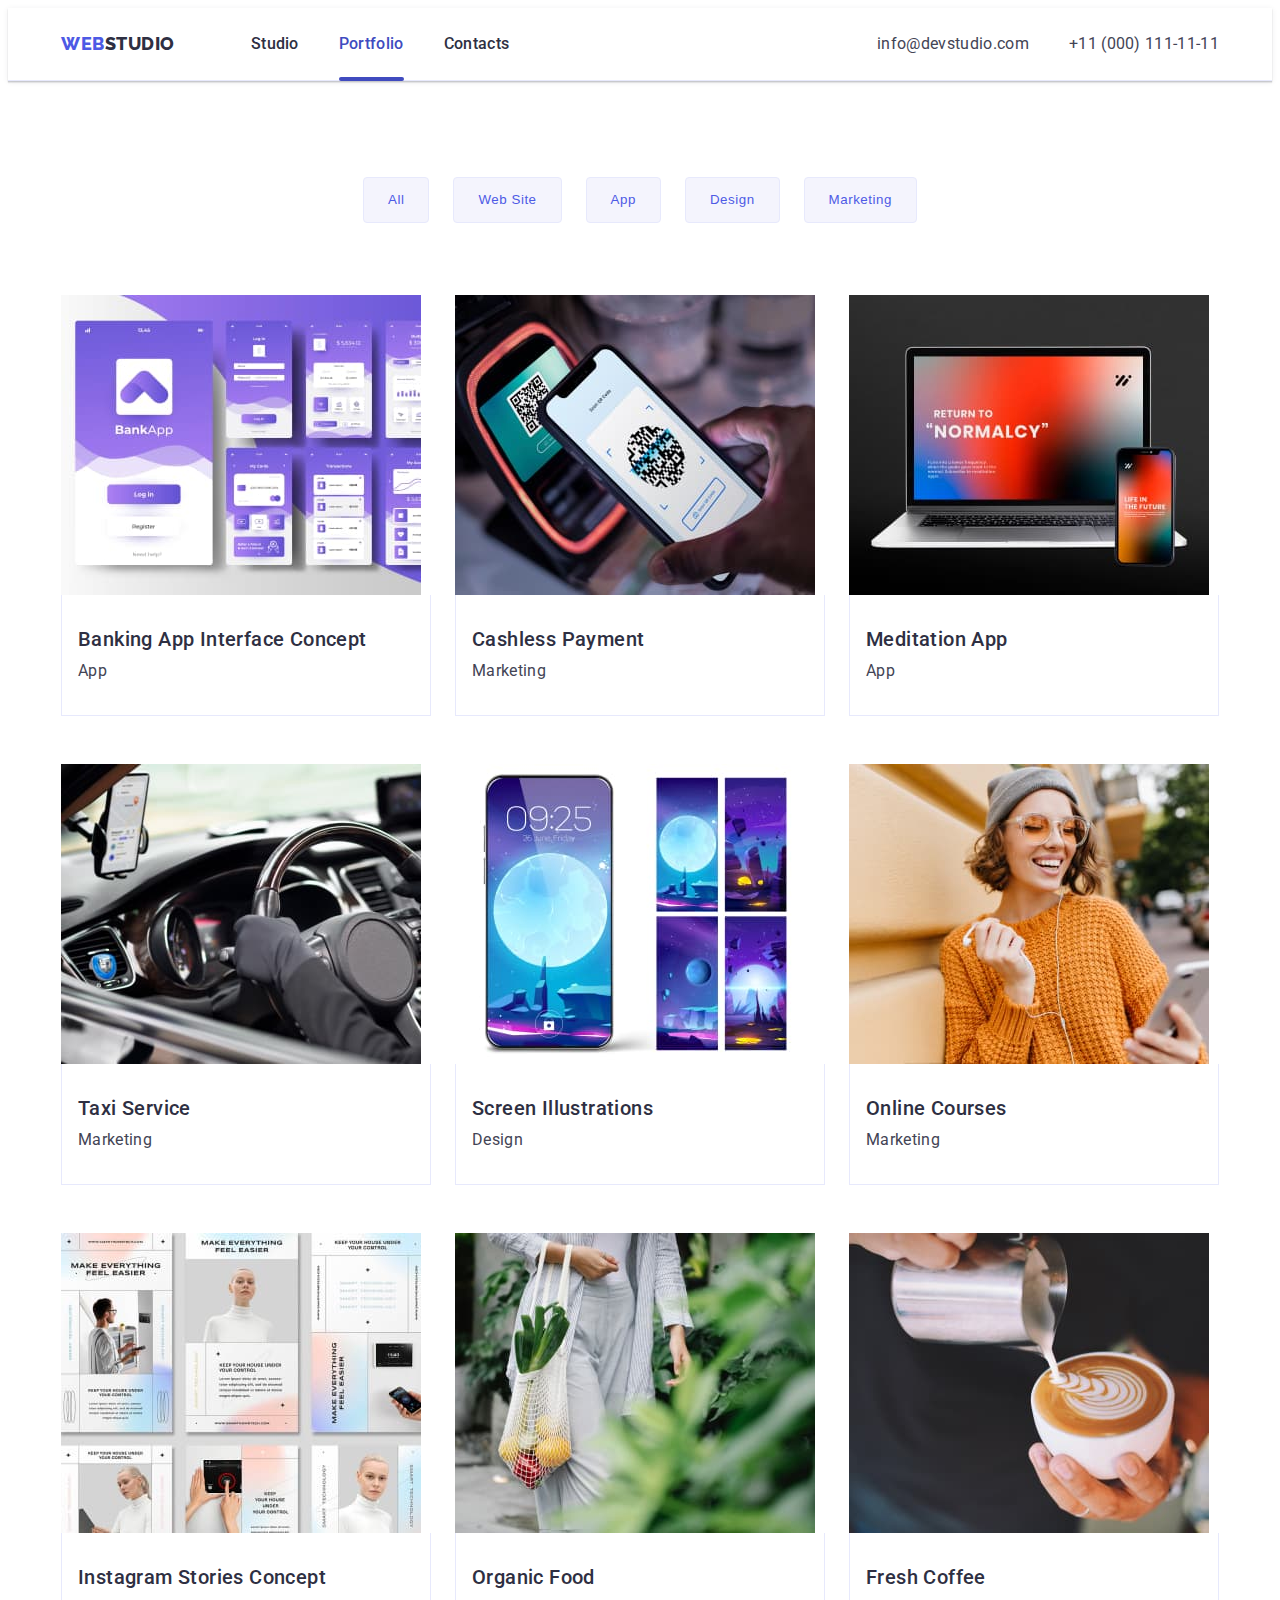
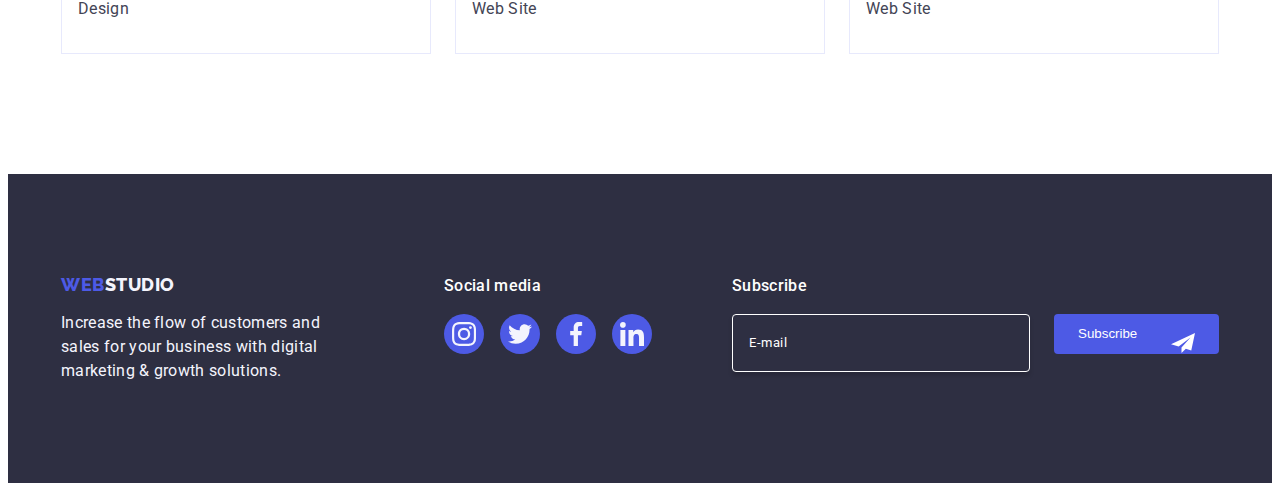
==== commit d5a16394: "update" ====
--- a/portfolio.html
+++ b/portfolio.html
@@ -269,6 +269,27 @@
             </li>
           </ul>
         </div>
+        <div class="subscribe-form">
+          <p class="footer-social-text">Subscribe</p>
+          <form>
+            <div class="subscribe-wrap">
+              <!-- <label class="footer-social-text" for="client-email">Subscribe</label> -->
+              <input
+                class="subscribe-input"
+                type="email"
+                id="client-email"
+                name="client-email"
+                placeholder="E-mail"
+              />
+              <div class="btn-wrap">
+                <button class="subscribe-btn" type="submit">Subscribe</button>
+                <svg class="btn-icon" width="24" height="24">
+                  <use href="./images/icons.svg#icon-telegram"></use>
+                </svg>
+              </div>
+            </div>
+          </form>
+        </div>
       </div>
     </footer>
   </body>
--- a/css/styles.css
+++ b/css/styles.css
@@ -20,6 +20,12 @@
 
 /*! -------------MAIN STYLES START-------------*/
 
+textarea,
+input {
+  font-family: inherit;
+  outline: none;
+}
+
 .container {
   max-width: 1158px;
   margin: 0 auto;
@@ -185,7 +191,7 @@
 
 .active {
   color: var(--color-ocean);
-  /* border-bottom: 4px solid var(--color-ocean); */
+  position: relative;
 }
 
 .active::after {
@@ -193,6 +199,7 @@
   position: absolute;
   left: 0;
   bottom: -1px;
+  width: 100%;
   height: 4px;
   background-color: var(--color-ocean);
   border-radius: 2px;
@@ -224,6 +231,11 @@
 }
 
 .main-btn {
+  color: var(--main-bcg-color);
+  font-size: 16px;
+  font-weight: 500;
+  line-height: 1.5;
+  padding: 16px 32px;
   background-color: var(--color-iris);
   border-radius: 4px;
   box-shadow: 0px 4px 4px 0px rgba(0, 0, 0, 0.15);
@@ -258,8 +270,6 @@
   max-width: 1440px;
 }
 
-
-
 /*! -------------HERO END-------------*/
 
 /*! -------------FEATURES START-------------*/
@@ -467,6 +477,10 @@
   margin-right: 120px;
 }
 
+.footer-social {
+  margin-right: 80px;
+}
+
 .footer-social-text {
   color: var(--color-white);
   font-weight: 500;
@@ -611,6 +625,7 @@
   transition: transform 250ms cubic-bezier(0.4, 0, 0.2, 1);
   box-shadow: 0px 1px 1px rgba(0, 0, 0, 0.14), 0px 1px 3px rgba(0, 0, 0, 0.12),
     0px 2px 1px rgba(0, 0, 0, 0.2);
+  padding: 72px 24px 24px;
 }
 
 .modal-close-btn {
@@ -651,3 +666,145 @@
   visibility: hidden;
   pointer-events: none;
 }
+
+.modal-input-wrap {
+  position: relative;
+}
+
+.modal-icon {
+  fill: var(--color-navy-blue);
+  position: absolute;
+  left: 16px;
+  top: 50%;
+  transform: translateY(-50%);
+  transition: fill 200ms ease;
+}
+.modal-input {
+  padding-left: 38px;
+  padding-right: 24px;
+  height: 40px;
+  width: 100%;
+  border-radius: 4px;
+  border: 1px solid var(--color-grey);
+  box-shadow: 0px 5.444915294647217px 5.444915294647217px 0px rgba(0, 0, 0, 0.03);
+  transition: border-color 200ms ease;
+}
+
+.modal-input span {
+  padding-left: 16px;
+}
+
+.modal-field {
+  margin-bottom: 8px;
+}
+.modal-field label {
+  display: inline-block;
+  margin-bottom: 4px;
+}
+
+.agree-text,
+.modal-field label {
+  color: var(--color-light-slate);
+  font-size: 12px;
+  line-height: 1.17;
+  letter-spacing: 0.04em;
+}
+
+.modal-title {
+  color: var(--color-navy-blue-modal);
+  text-align: center;
+  font-weight: 500;
+  line-height: 1.5;
+  letter-spacing: 0.02em;
+  border-style: none;
+}
+
+.modal-comment:focus,
+.modal-input:focus,
+.modal-input:focus + .modal-icon {
+  fill: var(--color-iris);
+  border-color: var(--color-iris);
+}
+
+.modal-comment {
+  width: 100%;
+  height: 120px;
+  resize: none;
+  border-radius: 4px;
+  border: 1px solid rgba(46, 47, 66, 0.4);
+  padding: 8px 24px;
+}
+
+.modal-comment::placeholder {
+  color: rgba(46, 47, 66, 0.4);
+  font-size: 12px;
+  line-height: 1.17;
+  letter-spacing: 0.04em;
+}
+
+.modal-form-btn {
+  align-items: center;
+  width: 169px;
+  padding: 16px 32px;
+  color: var(--color-white);
+  background-color: var(--color-iris);
+  box-shadow: 0px 4px 4px 0px rgba(0, 0, 0, 0.15);
+  border-radius: 4px;
+  position: relative;
+  left: 50%;
+  transform: translateX(-50%);
+  margin-top: 24px;
+}
+
+.agree-text a {
+  display: inline;
+  color: var(--color-iris);
+  text-decoration: underline;
+}
+.subscribe-input::placeholder {
+  color: var(--color-white);
+  line-height: 2;
+  letter-spacing: 0.04em;
+}
+
+.subscribe-input {
+  background-color: var(--color-navy-blue);
+  width: 264px;
+  height: 40px;
+  border-radius: 4px;
+  padding: 8px 16px;
+  border: 1px solid var(--white, #fff);
+  box-shadow: 0px 4px 4px 0px rgba(0, 0, 0, 0.15);
+}
+
+.subscribe-btn {
+  padding: 8px 24px;
+  background-color: var(--color-iris);
+  color: var(--color-white);
+  width: 165px;
+  height: 40px;
+  border-radius: 4px;
+  background: var(--color-iris);
+  text-align: start;
+  transition: background-color 250ms cubic-bezier(0.4, 0, 0.2, 1),
+    border 250ms cubic-bezier(0.4, 0, 0.2, 1);
+}
+
+.subscribe-btn:hover {
+  background-color: var(--color-ocean);
+}
+
+.btn-wrap {
+  position: relative;
+}
+.btn-icon {
+  position: absolute;
+  fill: var(--color-white);
+  right: 24px;
+  top: 50%;
+  transform: translateY(-50%);
+}
+.subscribe-wrap {
+  display: flex;
+  gap: 24px;
+}
